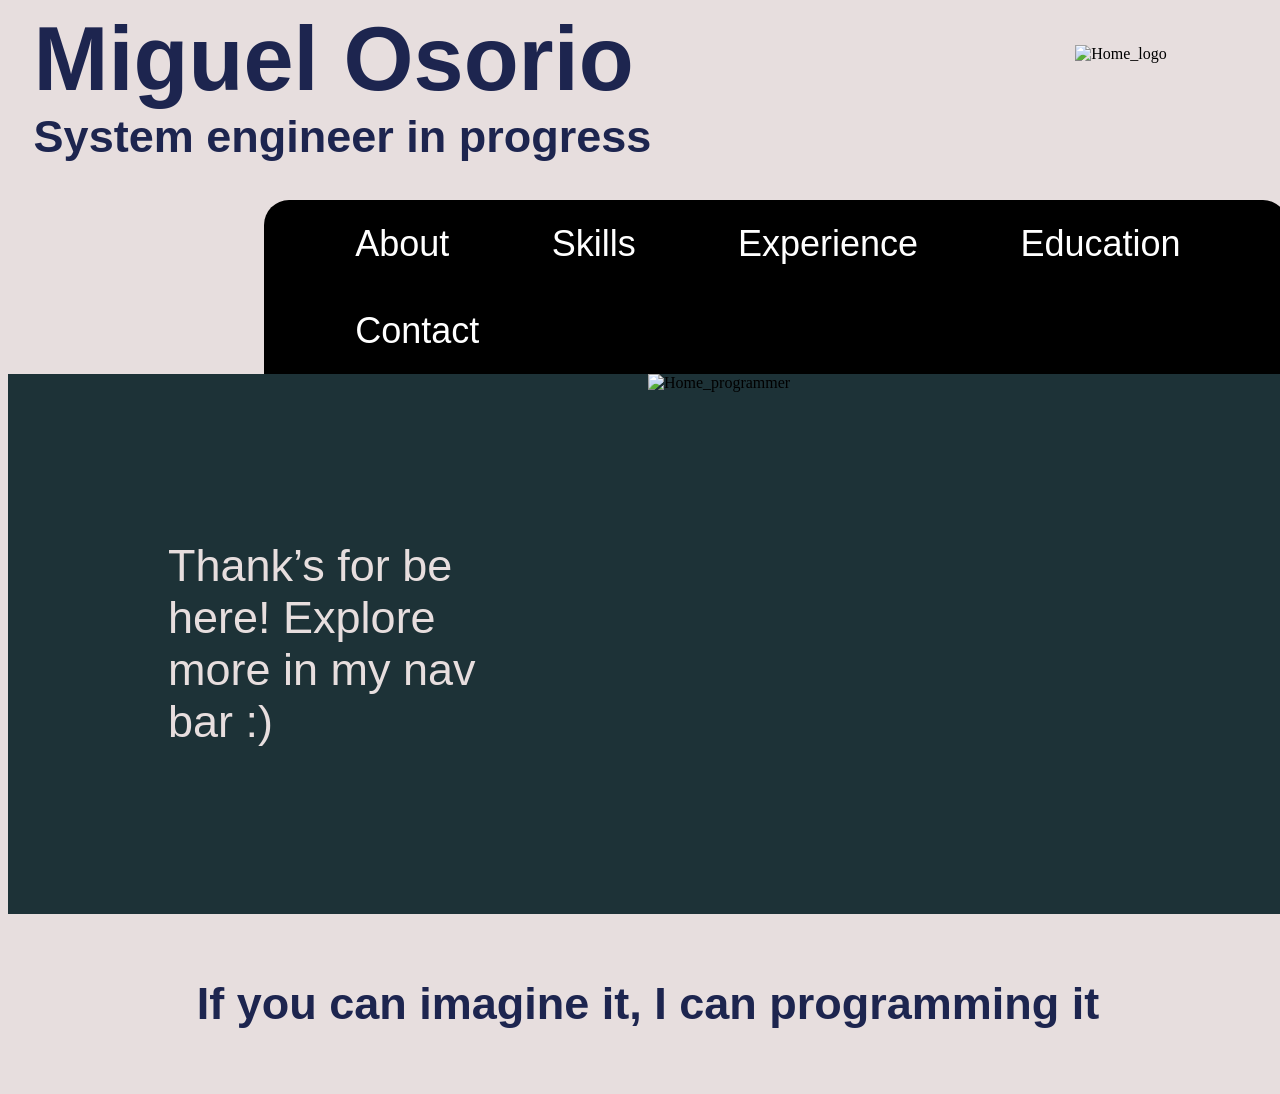
==== index.html @ 904a7171 "Initial commit." ====
<!DOCTYPE html>
<html lang="en">
<head>
    <meta charset="UTF-8">
    <meta http-equiv="X-UA-Compatible" content="IE=edge">
    <meta name="viewport" content="width=device-width, initial-scale=1.0">
    <title>Home - Miguel Osorio</title>
    <style>
        body{
            background-color: #E7DEDE;
            display: block;
            height: 100vh;
            width: 100vw;
        }
        .header{
            height: 30vh;
            background-color: #E7DEDE;
        }
        .header #name{
            font-family: 'Gill Sans', 'Gill Sans MT', Calibri, 'Trebuchet MS', sans-serif;
            color: #1D254F;
            font-size: 10vh;
            margin-top: 0vh;
            margin-bottom: 0vh;
            padding-bottom: 0vh;
            margin-left: 2vw;
        }
        .header #profesion{
            font-family: 'Gill Sans', 'Gill Sans MT', Calibri, 'Trebuchet MS', sans-serif;
            color: #1D254F;
            font-size: 5vh;
            margin-top: 0vh;
            padding-top: 0vh;
            margin-left: 2vw;
        }
        .header img{
            position: absolute;
            top: 5vh;
            bottom: 0;
            left: 84vw;
            height: 10vh;
            width: 7.5vw;
        }
        .nav-bar{
            background-color: black;
            height: 8vh;
            width: 80vw;
            margin-left: 20vw;
            margin-right: 5vw;
            margin-bottom: 20vh;
            padding-bottom: 20vh;
            border-radius: 25px;
        }
        ul {
            list-style-type: none;
        }
        li {
            float: left;		
        }
        li a {
            display: block;
            color: white;
            font-size: 4vh;
            padding: 2.5vh 4vw;
            text-decoration: none;
            font-family: 'Gill Sans', 'Gill Sans MT', Calibri, 'Trebuchet MS', sans-serif;
        }
        li a:hover {
            background-color: #1D3237;
            border-radius: 25px;
        }
        .main{
            display: flex;
            height: 60vh;
            width: 100%;
            background-color: #1D3237;  
        }
        #text{
            display: flex;
            align-items: center;
            justify-content: center;
            width: 50vw;
        }

        #text p{
            font-family: 'Gill Sans', 'Gill Sans MT', Calibri, 'Trebuchet MS', sans-serif;
            width: 25vw;
            font-size: 5vh;
            color: #E7DEDE;
        }
        #image{
            display: flex;
            align-items: center;
            justify-content: flex-start;
            width: 50vw;
        }
        #image img{
            height: 60vh;
            width: 40vw;
        }
        .footer{
            display: flex;
            align-items: center;
            justify-content: center;
            height: 20vh;
            width: 100%;
            background-color: #E7DEDE;
        }
        .footer h2{
            font-family: 'Gill Sans', 'Gill Sans MT', Calibri, 'Trebuchet MS', sans-serif;
            color: #1D254F;
            font-size: 5vh;
        }
        @media only screen and (max-width: 800px) {
            .footer h2{
                font-family: 'Gill Sans', 'Gill Sans MT', Calibri, 'Trebuchet MS', sans-serif;
                color: #1D254F;
                font-size: 5vh;
                text-align: center;
            }
            #text p{
                font-family: 'Gill Sans', 'Gill Sans MT', Calibri, 'Trebuchet MS', sans-serif;
                width: 25vw;
                font-size: 3.5vh;
                color: #E7DEDE;
            }
        }
        @media print {
        .header, .footer {
            display: none;
        }
    }
    </style>
</head>
<body>
    <div class="header">
        <h1 id="name">Miguel Osorio</h1>
        <h2 id="profesion">System engineer in progress</h2>
        <img src="assets/images/home.png" alt="Home_logo" id="home">
        <nav class="nav-bar">
            <ul>
                <li><a href="about.html">About</a></li>
                <li><a href="skills.html">Skills</a></li>
                <li><a href="experience.html">Experience</a></li>
                <li><a href="education.html">Education</a></li>
                <li><a href="contact.html">Contact</a></li>
            </ul>
        </nav>
    </div>
    <div class="main">
        <div id="text">
            <p>Thank’s for be here! Explore more in my nav bar :)</p>
        </div>
        <div id="image">
            <img src="assets/images/programmer.png" alt="Home_programmer"  id="home"> 
        </div>
    </div>
    <div class="footer">
        <h2>If you can imagine it, I can programming it</h2>
    </div>
</body>
</html>
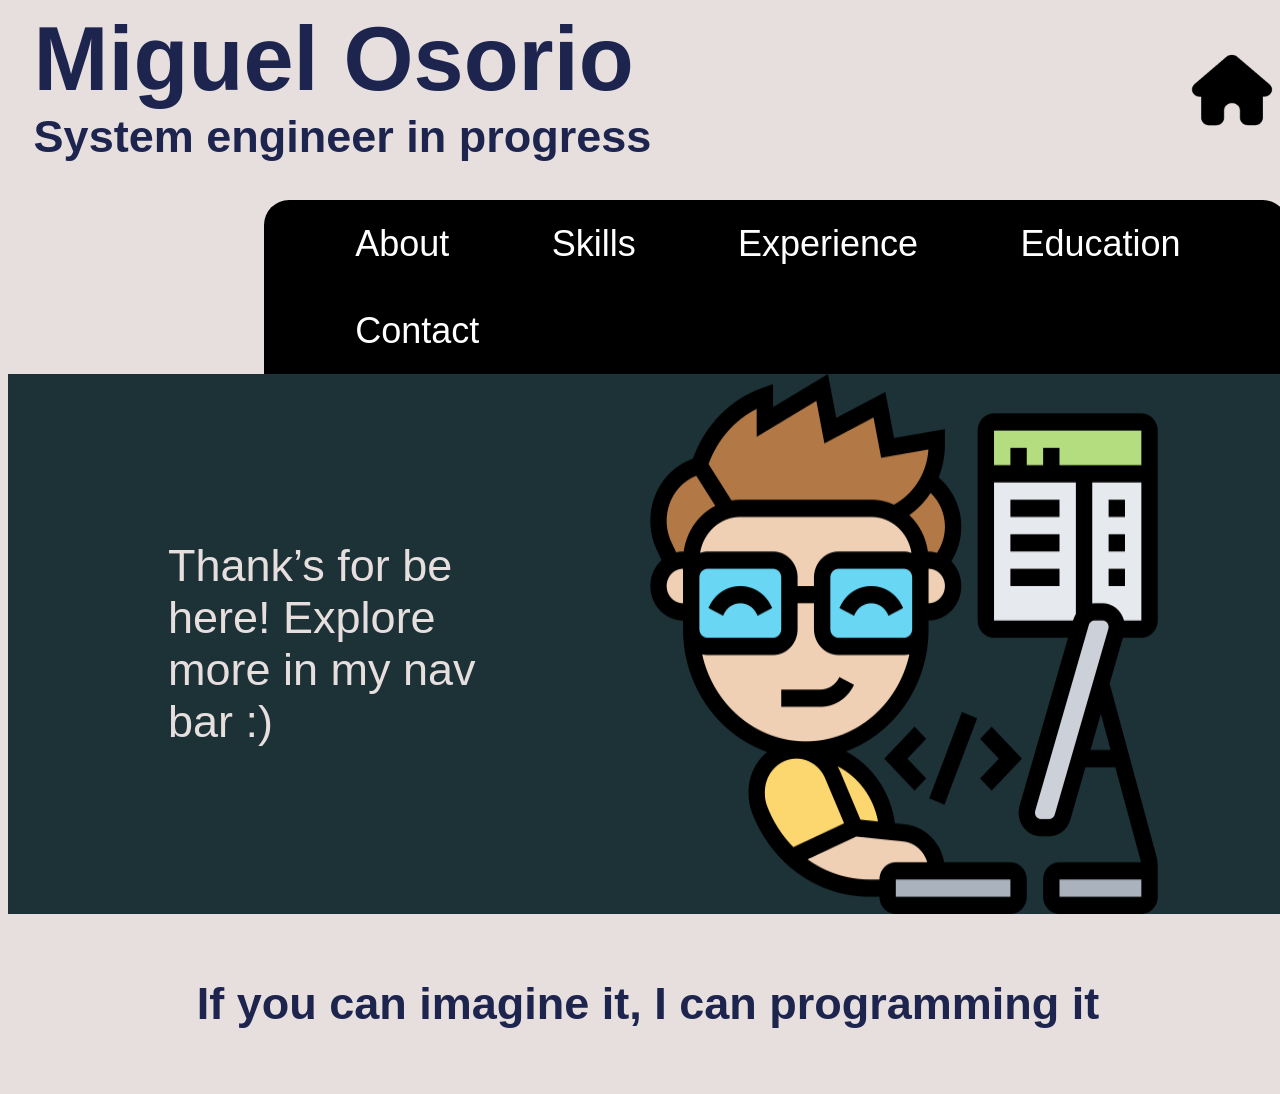
==== commit fe20bd19: "Update index.html" ====
--- a/index.html
+++ b/index.html
@@ -36,8 +36,7 @@
         .header img{
             position: absolute;
             top: 5vh;
-            bottom: 0;
-            left: 84vw;
+            right: 0vw;
             height: 10vh;
             width: 7.5vw;
         }
@@ -136,7 +135,7 @@
     <div class="header">
         <h1 id="name">Miguel Osorio</h1>
         <h2 id="profesion">System engineer in progress</h2>
-        <img src="assets/images/home.png" alt="Home_logo" id="home">
+        <img src="./assets/images/home.png" alt="Home_logo" id="home">
         <nav class="nav-bar">
             <ul>
                 <li><a href="about.html">About</a></li>
@@ -152,11 +151,11 @@
             <p>Thank’s for be here! Explore more in my nav bar :)</p>
         </div>
         <div id="image">
-            <img src="assets/images/programmer.png" alt="Home_programmer"  id="home"> 
+            <img src="./assets/images/programmer.png" alt="Home_programmer"  id="home"> 
         </div>
     </div>
     <div class="footer">
         <h2>If you can imagine it, I can programming it</h2>
     </div>
 </body>
-</html>+</html>
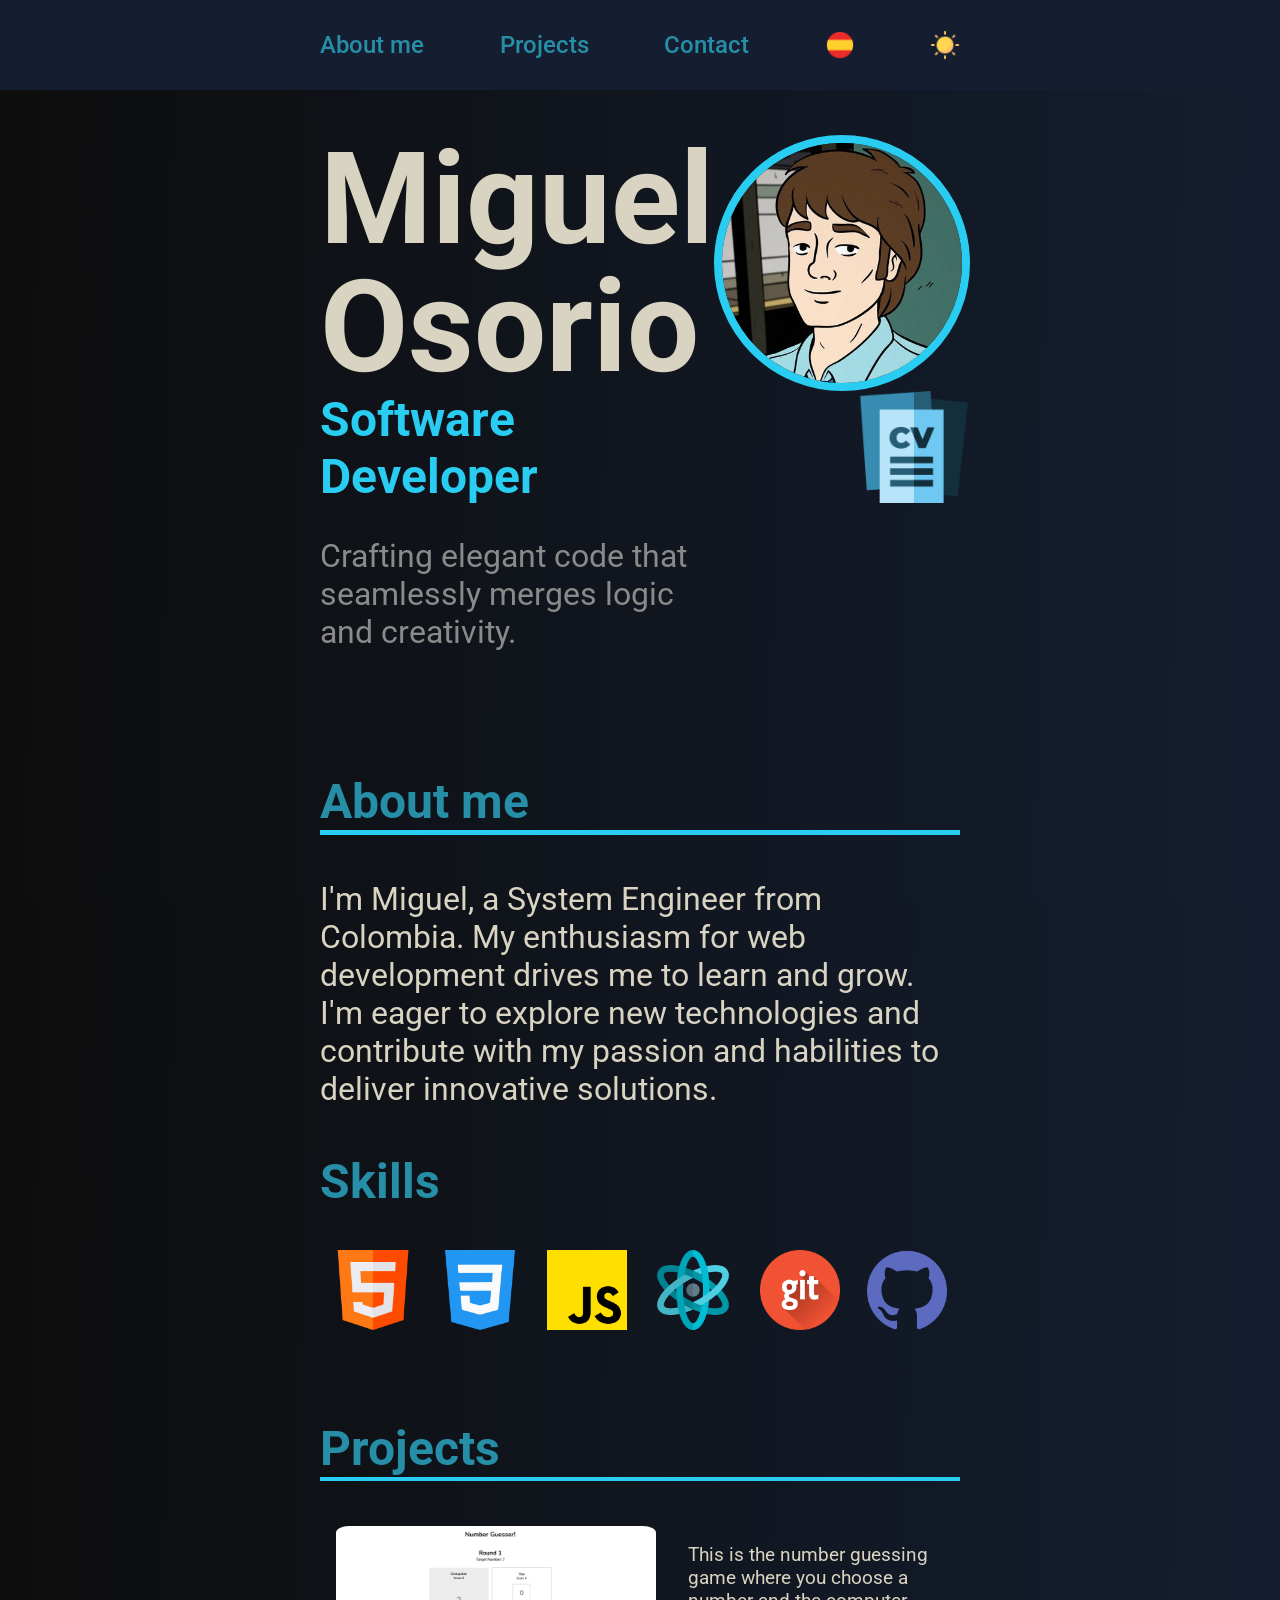
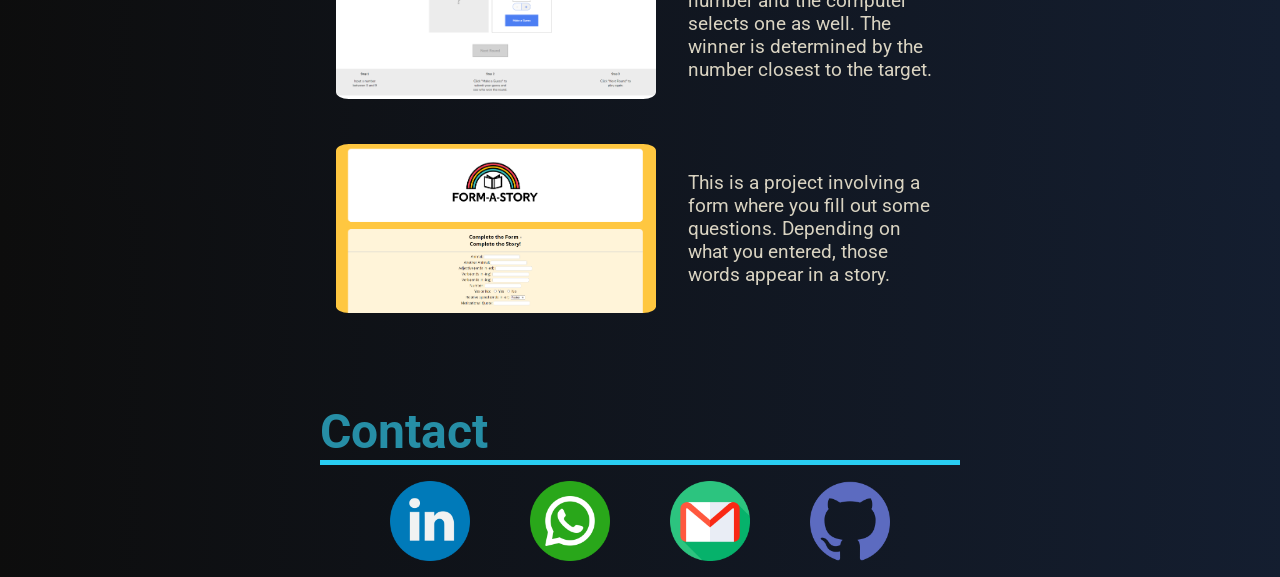
==== commit aed4a496: "This is my first commit. I hope the next commits will be amazing." ====
--- a/index.html
+++ b/index.html
@@ -1,161 +1,92 @@
-<!DOCTYPE html>
-<html lang="en">
-<head>
-    <meta charset="UTF-8">
-    <meta http-equiv="X-UA-Compatible" content="IE=edge">
-    <meta name="viewport" content="width=device-width, initial-scale=1.0">
-    <title>Home - Miguel Osorio</title>
-    <style>
-        body{
-            background-color: #E7DEDE;
-            display: block;
-            height: 100vh;
-            width: 100vw;
-        }
-        .header{
-            height: 30vh;
-            background-color: #E7DEDE;
-        }
-        .header #name{
-            font-family: 'Gill Sans', 'Gill Sans MT', Calibri, 'Trebuchet MS', sans-serif;
-            color: #1D254F;
-            font-size: 10vh;
-            margin-top: 0vh;
-            margin-bottom: 0vh;
-            padding-bottom: 0vh;
-            margin-left: 2vw;
-        }
-        .header #profesion{
-            font-family: 'Gill Sans', 'Gill Sans MT', Calibri, 'Trebuchet MS', sans-serif;
-            color: #1D254F;
-            font-size: 5vh;
-            margin-top: 0vh;
-            padding-top: 0vh;
-            margin-left: 2vw;
-        }
-        .header img{
-            position: absolute;
-            top: 5vh;
-            right: 0vw;
-            height: 10vh;
-            width: 7.5vw;
-        }
-        .nav-bar{
-            background-color: black;
-            height: 8vh;
-            width: 80vw;
-            margin-left: 20vw;
-            margin-right: 5vw;
-            margin-bottom: 20vh;
-            padding-bottom: 20vh;
-            border-radius: 25px;
-        }
-        ul {
-            list-style-type: none;
-        }
-        li {
-            float: left;		
-        }
-        li a {
-            display: block;
-            color: white;
-            font-size: 4vh;
-            padding: 2.5vh 4vw;
-            text-decoration: none;
-            font-family: 'Gill Sans', 'Gill Sans MT', Calibri, 'Trebuchet MS', sans-serif;
-        }
-        li a:hover {
-            background-color: #1D3237;
-            border-radius: 25px;
-        }
-        .main{
-            display: flex;
-            height: 60vh;
-            width: 100%;
-            background-color: #1D3237;  
-        }
-        #text{
-            display: flex;
-            align-items: center;
-            justify-content: center;
-            width: 50vw;
-        }
-
-        #text p{
-            font-family: 'Gill Sans', 'Gill Sans MT', Calibri, 'Trebuchet MS', sans-serif;
-            width: 25vw;
-            font-size: 5vh;
-            color: #E7DEDE;
-        }
-        #image{
-            display: flex;
-            align-items: center;
-            justify-content: flex-start;
-            width: 50vw;
-        }
-        #image img{
-            height: 60vh;
-            width: 40vw;
-        }
-        .footer{
-            display: flex;
-            align-items: center;
-            justify-content: center;
-            height: 20vh;
-            width: 100%;
-            background-color: #E7DEDE;
-        }
-        .footer h2{
-            font-family: 'Gill Sans', 'Gill Sans MT', Calibri, 'Trebuchet MS', sans-serif;
-            color: #1D254F;
-            font-size: 5vh;
-        }
-        @media only screen and (max-width: 800px) {
-            .footer h2{
-                font-family: 'Gill Sans', 'Gill Sans MT', Calibri, 'Trebuchet MS', sans-serif;
-                color: #1D254F;
-                font-size: 5vh;
-                text-align: center;
-            }
-            #text p{
-                font-family: 'Gill Sans', 'Gill Sans MT', Calibri, 'Trebuchet MS', sans-serif;
-                width: 25vw;
-                font-size: 3.5vh;
-                color: #E7DEDE;
-            }
-        }
-        @media print {
-        .header, .footer {
-            display: none;
-        }
-    }
-    </style>
-</head>
-<body>
-    <div class="header">
-        <h1 id="name">Miguel Osorio</h1>
-        <h2 id="profesion">System engineer in progress</h2>
-        <img src="./assets/images/home.png" alt="Home_logo" id="home">
-        <nav class="nav-bar">
-            <ul>
-                <li><a href="about.html">About</a></li>
-                <li><a href="skills.html">Skills</a></li>
-                <li><a href="experience.html">Experience</a></li>
-                <li><a href="education.html">Education</a></li>
-                <li><a href="contact.html">Contact</a></li>
-            </ul>
-        </nav>
-    </div>
-    <div class="main">
-        <div id="text">
-            <p>Thank’s for be here! Explore more in my nav bar :)</p>
-        </div>
-        <div id="image">
-            <img src="./assets/images/programmer.png" alt="Home_programmer"  id="home"> 
-        </div>
-    </div>
-    <div class="footer">
-        <h2>If you can imagine it, I can programming it</h2>
-    </div>
-</body>
-</html>
+<!DOCTYPE html>
+<html lang="en">
+<head>
+    <meta charset="UTF-8">
+    <meta name="viewport" content="width=device-width, initial-scale=1.0">
+    <link rel="preconnect" href="https://fonts.googleapis.com">
+    <link rel="preconnect" href="https://fonts.gstatic.com" crossorigin>
+    <link href="https://fonts.googleapis.com/css2?family=Roboto:ital,wght@0,100;0,300;0,400;0,500;0,700;0,900;1,100;1,300;1,400;1,500;1,700;1,900&display=swap" rel="stylesheet">
+    <link rel="stylesheet" href="styles.css">
+    <title>Portafolio Daijaz</title>
+</head>
+<body>
+    <header class="header-container">
+        <nav class="navbar-container">
+            <a href="#about-me-container" id="about" class="items">About me</a>
+            <a href="#projects-container" id="projects"class="items">Projects</a>
+            <a href="#contact-container" id="contact"class="items">Contact</a>
+            <img src="assets/images/burguer.png" alt="" id="burger">
+            <img src="assets/images/espana.png" id="spain-button" alt="" height="30rem" width="30rem">
+            <img src="assets/images/estados-unidos-de-america.png" id="usa-button" alt="" height="30rem" width="30rem" hidden>
+            <img src="assets/images/sol.png" id="sun-button" alt="" height="30rem" width="30rem">
+            <img src="assets/images/medialuna.png" id="moon-button" alt="" height="30rem" width="30rem" hidden>
+        </nav>
+    </header>
+    <aside class="aside-navbar">
+        <a href="#about-me-container" id="aboutAside" class="items">About me</a>
+        <a href="#projects-container" id="projectsAside" class="items">Projects</a>
+        <a href="#contact-container" id="contactAside" class="items">Contact</a>
+        <img id="close-aside" src="assets/images/borrar.png" alt="">    
+    </aside>
+    <main class="main-container">
+       <section class="introduction-container">
+            <article class="article-container">
+                <h1 id="name">Miguel Osorio</h1>
+                <h2 id="profesion">Software Developer</h2>
+                <p id="introduction">Crafting elegant code that seamlessly merges logic and creativity.</p>
+            </article>
+            <figure class="figure-container">
+                <img src="assets/images/Mark.jpg" alt="Mark Lilly" id="personal-photo">
+                <div class="button-container">
+                    <a href=""><img src="assets/images/curriculum-vitae.png" alt=""></a>
+                </div>
+            </figure>
+       </section>
+       <section id="about-me-container">
+            <div class="title-container">
+                <h2 class="title" id="title-about-me">About me</h2>
+                <div class="line-in-title"></div>
+            </div>
+            <p id="about-me-paragraph">I'm Miguel, a System Engineer from Colombia. My enthusiasm for web development drives me to learn and grow. I'm eager to explore new technologies and contribute with my passion and habilities to deliver innovative solutions.</p>
+            <h2 id="skills-title">Skills</h2>
+            <div class="icons-container">
+                <img src="assets/images/html.png" class="skills-icons" alt="">
+                <img src="assets/images/css-3.png" class="skills-icons" alt="">
+                <img src="assets/images/js.png" class="skills-icons" alt="">
+                <img src="assets/images/react.png" class="skills-icons" alt="">
+                <img src="assets/images/git.png" class="skills-icons" alt="">
+                <img src="assets/images/github.png" class="skills-icons" alt="">
+            </div>
+       </section>
+       <section id="projects-container">
+            <div class="title-container">
+                <h2 class="title" id="projects-title">Projects</h2>
+                <div class="line-in-title"></div>
+            </div>     
+            <section class="project-container">
+                <img class="project-images" src="assets/images/numberGuesser.png" alt="">
+                <p class="descriptions-projects" id="first-project">This is the number guessing game where you choose a number and the computer selects one as well. The winner is determined by the number closest to the target.</p>
+            </section>
+            <section class="project-container">
+                <img class="project-images" src="assets/images/formAstory.png" alt="">
+                <p class="descriptions-projects" id="second-project">This is a project involving a form where you fill out some questions. Depending on what you entered, those words appear in a story.</p>
+            </section>
+
+       </section>
+        
+       <section id="contact-container">
+            <div class="title-container">
+                <h2 class="title" id="contact-title">Contact</h2>
+                <div class="line-in-title"></div>
+            </div>
+            <figure class="contact-icons-container">
+                <img src="assets/images/linkedin.png" class="contact-icons" alt="">
+                <img src="assets/images/whatsapp.png" class="contact-icons" alt="">
+                <img src="assets/images/gmail.png" class="contact-icons" alt="">
+                <img src="assets/images/github.png" class="contact-icons" alt="">
+            </figure>   
+       </section>
+    </main>
+    <script src="script.js"></script>
+</body>
+</html>
--- a/styles.css
+++ b/styles.css
@@ -0,0 +1,468 @@
+body {
+    display: block;
+    width: 100vw;
+    height: 100vh;
+    margin: 0px;
+    padding: 0px;
+    background: -webkit-linear-gradient(-1deg, #0D0D0D, #141E30);
+}
+
+.header-container {
+    display: flex;
+    position: fixed;
+    height: 10vh;
+    width: 100vw;
+    z-index: 8;
+    justify-content: center;
+    background-color: #141E30;
+    color: #eae9e9;
+}
+
+.navbar-container {
+    display: flex;
+    justify-content: space-between;
+    align-items: center;
+    width: 50vw;
+}
+
+.items {
+    text-decoration: none;
+    font-size: 1.5em;
+    color: #268EA6;
+    font-family: "Roboto", sans-serif;
+    font-weight: 500;
+    font-style: normal;
+}
+
+.items:hover{
+    color: #29CDF2;
+}
+
+img[src="assets/images/espana.png"]:hover{
+    scale: 1.1;
+    cursor: pointer;
+}
+
+img[src="assets/images/estados-unidos-de-america.png"]:hover{
+    scale: 1.1;
+    cursor: pointer;
+}
+
+img[src="assets/images/sol.png"]:hover{
+    scale: 1.1;
+    cursor: pointer;
+}
+
+img[src="assets/images/medialuna.png"]:hover{
+    scale: 1.1;
+    cursor: pointer;
+}
+
+#burger {
+    display: none;
+    width: 2em;
+    cursor: pointer;
+}
+
+.aside-navbar {
+    display: none;
+    flex-direction: column;
+    justify-content: space-around;
+    align-items: center;
+    width: 100vw;
+    height: 20vh;
+    background-color: #141E30;
+}
+
+#close-aside{
+    width: 2em;
+}
+
+#close-aside:hover{
+    scale: 1.2; 
+}
+
+.main-container {
+    display: flex;
+    align-items: center;
+    flex-direction: column;
+    width: 100vw;
+    height: 80vh; 
+}
+
+.introduction-container {
+    display: grid;
+    grid-template-columns: repeat(2, 1fr);
+    grid-auto-rows: auto;
+    width: 50vw;
+    margin-top: 15vh;
+}
+
+.article-container {
+    display: flex;
+    flex-direction: column;
+}
+
+#name {
+    display: flex;
+    align-items: center;
+    font-family: "Roboto", sans-serif;
+    color: #D9D3C1;
+    font-size: 8em;
+    line-height: 1em;
+    margin: 0px;
+}
+
+#profesion {
+    font-family: "Roboto", sans-serif;
+    color: #29CDF2;
+    font-size: 3em;
+    margin: 0;
+}
+
+#introduction {
+    font-family: "Roboto", sans-serif;
+    color: #8a8a8a;
+    font-size: 2em;
+}
+
+.figure-container {
+    display: flex;
+    flex-direction: column;
+    align-items: end;
+    justify-content: space-between;
+    margin: 0px;
+}
+
+#personal-photo {
+    border-radius: 60%;
+    border: solid 0.5rem #29CDF2;
+    max-width: 15rem;
+}
+
+.button-container {
+    display: flex;
+    justify-content: end;
+    width: 100%;
+    height: 100%;
+}
+
+img[src="assets/images/curriculum-vitae.png"]{
+    width: 7rem;
+}
+
+img[src="assets/images/curriculum-vitae.png"]:hover{
+    scale: 1.2;
+}
+
+#about-me-container {
+    padding-top: 10vh;
+    width: 50vw;
+}
+
+.title {
+    font-family: "Roboto", sans-serif;
+    color: #268EA6;
+    font-size: 3em;
+    margin: 0;
+}
+
+.line-in-title {
+    background-color: #29CDF2;
+    width: 100%;
+    height: 0.3rem;
+}
+
+#about-me-paragraph {
+    font-family: "Roboto", sans-serif;
+    color: #D9D3C1;
+    font-size: 2em;
+    margin-top: 5vh;
+}
+
+#skills-title {
+    font-family: "Roboto", sans-serif;
+    color: #268EA6;
+    font-size: 3em;
+    width: 20rem;
+    margin-top: 5vh;
+}
+
+.icons-container {
+    display: flex;
+    justify-content: space-around;
+    align-items: center;
+    margin-top: 10;
+}
+
+.skills-icons {
+    height: 5rem;
+    width: 5rem;
+}
+
+#projects-container {
+    width: 50vw;
+    padding-top: 10vh;
+}
+
+.project-container {
+    display: flex;
+    justify-content: space-around;
+    align-items: center;
+    height: auto;
+    padding-top: 5vh;
+}
+
+.project-images { 
+    max-width: 50%;
+    max-height: 100%;
+    border-radius: 4%;
+}
+
+.descriptions-projects{
+    font-family: "Roboto", sans-serif;
+    color: #D9D3C1;
+    font-size: 1.2em;
+    width: 20vw;
+    margin: 0;
+}
+
+#contact-container {
+    margin-top: 10vh;
+    width: 50vw;
+}
+
+.contact-icons-container {
+    display: flex;
+    justify-content: space-around;
+    align-items: center;
+    margin-top: 10;
+}
+
+.contact-icons {
+    height: 5rem;
+    width: 5rem;
+}
+
+.contact-icons:hover {
+    scale: 1.1;
+    cursor: pointer;
+}
+
+@media screen and ( max-width: 1024px ) {
+
+    .navbar-container {
+        width: 80vw;
+    }
+
+    .article-container {
+        display: flex;
+        flex-direction: column;
+        justify-content: center;
+        align-items: center;
+        text-align: center;
+    }
+
+    .introduction-container{
+        display: flex;
+        flex-direction: column;
+        align-items: center;
+        justify-content: space-around;
+    }
+
+    #about-me-container{
+        display: flex;
+        flex-direction: column;
+        justify-content: center;
+        align-items: center;
+        text-align: center;
+    }
+
+    .icons-container {
+        display: grid;
+        grid-template-columns: 1fr 1fr 1fr;
+        gap: 10px;
+    }
+
+    #projects-container {
+        display: flex;
+        flex-direction: column;
+    } 
+
+    .project-images { 
+        max-width: 25vw;
+        max-height: 20vh;
+        border-radius: 4%;
+    }
+    
+    .descriptions-projects{
+        font-family: "Roboto", sans-serif;
+        color: #D9D3C1;
+        font-size: 1em;
+        width: 20vw;
+        margin: 0;
+    }
+
+    #name {
+        font-size: 4em;
+    }
+}
+
+@media screen and ( max-width: 430px ) {
+
+    .navbar-container {
+        display: flex;
+        justify-content: space-around;
+        align-items: center;
+        width: 100%;
+        height: 100%;
+    }
+
+    #about {
+        display: none;
+    }
+
+    #projects {
+        display: none;
+    }
+
+    #contact {
+        display: none;
+    }
+
+    #burger {
+        display: initial;
+        cursor: pointer;
+    }
+
+    .aside-navbar {
+        display: none;
+        position: fixed;
+        flex-direction: column;
+        justify-content: space-around;
+        align-items: center;
+        width: 100vw;
+        height: 20vh;
+        background-color: #141E30;
+    }
+    
+    .introduction-container{
+        display: flex;
+        flex-direction: column;
+        align-items: center;
+        width: 80%;
+        padding-top: 5vh;
+    }
+    
+    .article-container {
+        display: flex;
+        flex-direction: column;
+        justify-content: center;
+        align-items: center;
+        text-align: center;
+    }
+
+    #introduction {
+        font-size: 1.5em;
+    }
+
+    #personal-photo {
+        width: 30vw;
+        border: 5px solid #29CDF2;
+    }
+
+    .button-container {
+        display: flex;
+        justify-content: center;
+    }
+
+    img[src="assets/images/curriculum-vitae.png"]{
+        width: 15vw
+    }
+    
+    img[src="assets/images/curriculum-vitae.png"]:hover {
+        scale: 2;
+    }
+
+    #about-me-container {
+        display: flex;
+        flex-direction: column;
+        align-items: center;
+        text-align: center;
+        width: 100%;
+        margin-top: 20vh;
+    }
+
+    #about-me-paragraph {
+        font-size: 1.5em;
+        margin-top: 2rem;
+        width: 80%;
+    }
+
+    .icons-container {
+        display: grid;
+        grid-template-columns: 1fr 1fr 1fr;
+        gap: 10px;
+    }
+
+    #projects-container {
+        display: flex;
+        flex-direction: column;
+        align-items: center;
+        text-align: center;
+        width: 80%;
+        padding-bottom: 30vh;
+
+    }
+
+    .project-container {
+        display: flex;
+        flex-direction: column;
+        width: 100%;
+        justify-content: space-around;
+        align-items: center;
+
+    }
+
+    .project-images { 
+        max-width: 50%;
+        max-height: 100%;
+        border-radius: 4%;
+    }
+
+    .descriptions-projects {
+        font-size: 0.9em;
+        width: 70vw;
+    }
+
+    #contact-container{
+        display: flex;
+        flex-direction: column;
+        align-items: center;
+        width: 80%;
+    }
+
+    .contact-icons-container > img {
+      width: 3em;
+      height: 3em;
+    }
+
+    .contact-icons-container {
+      width: 100%;
+    }
+
+}
+
+
+
+
+
+
+
+
+
+
+
+
+
+
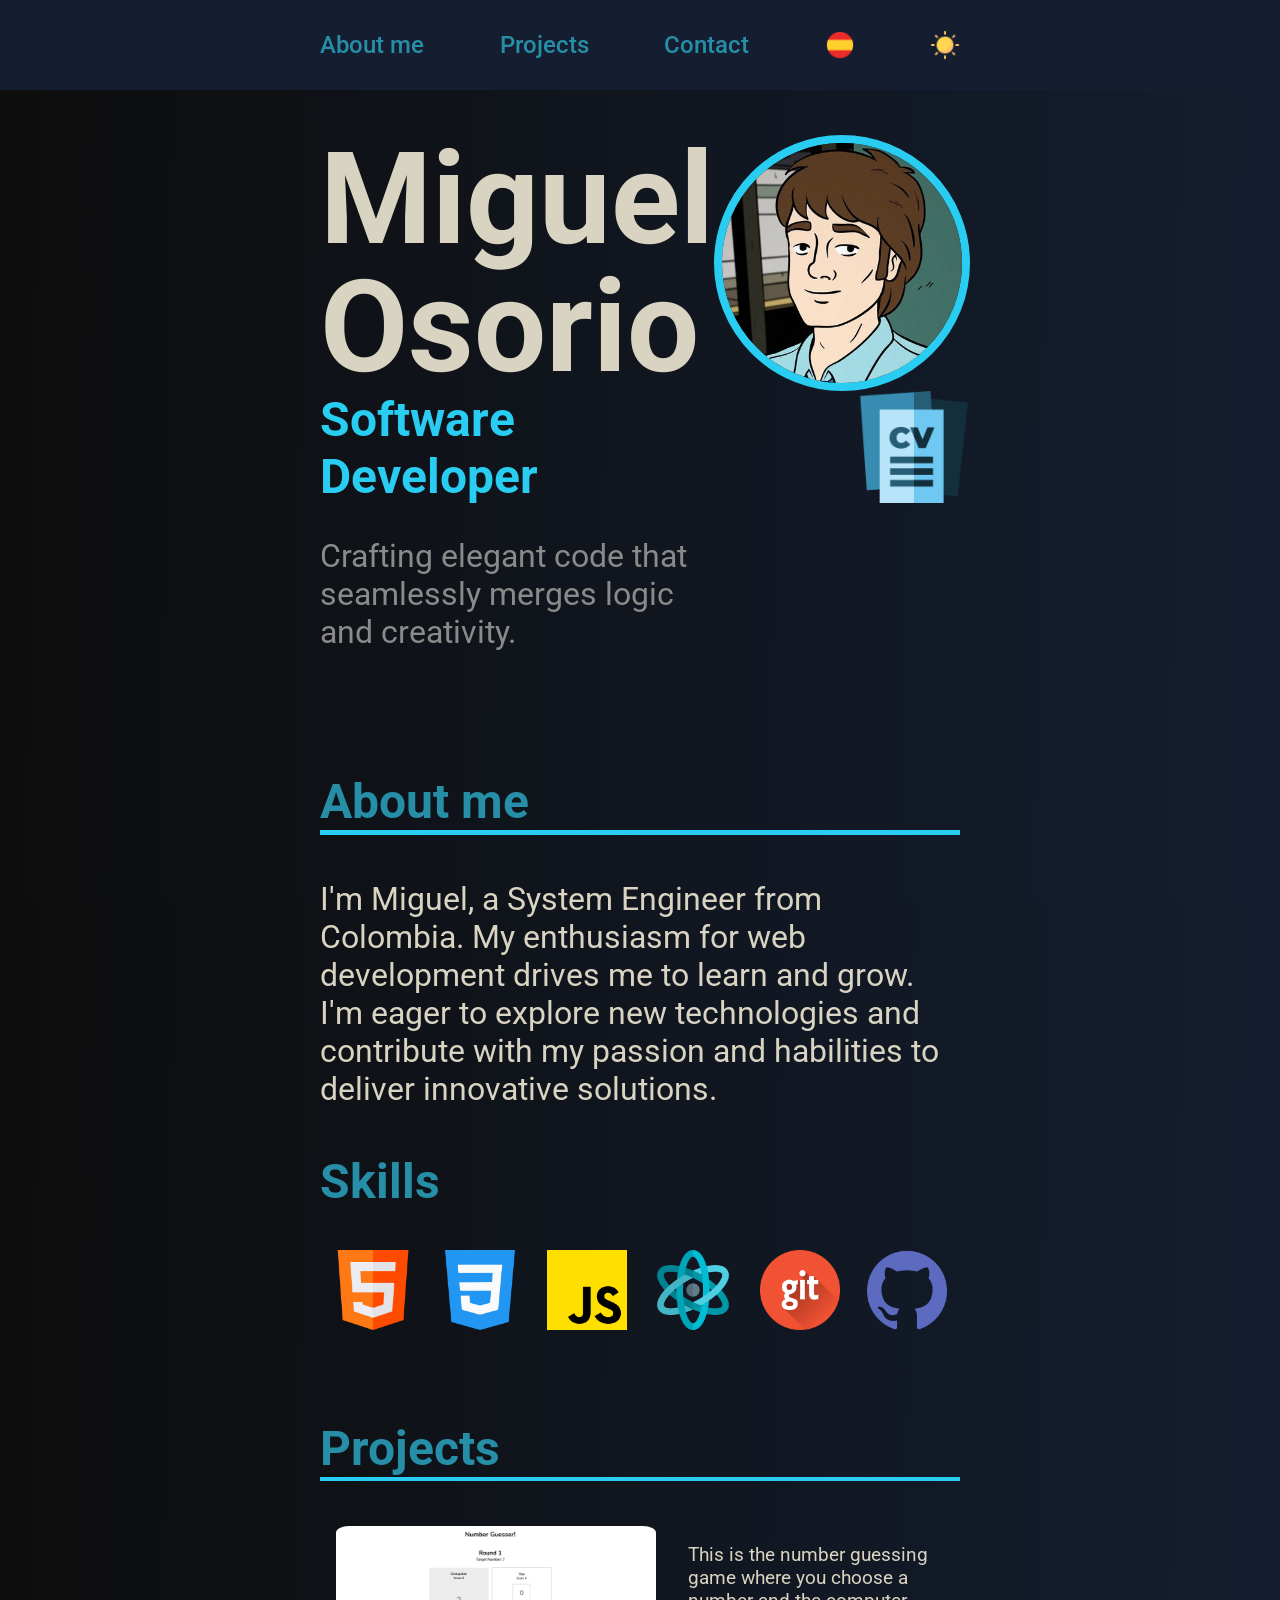
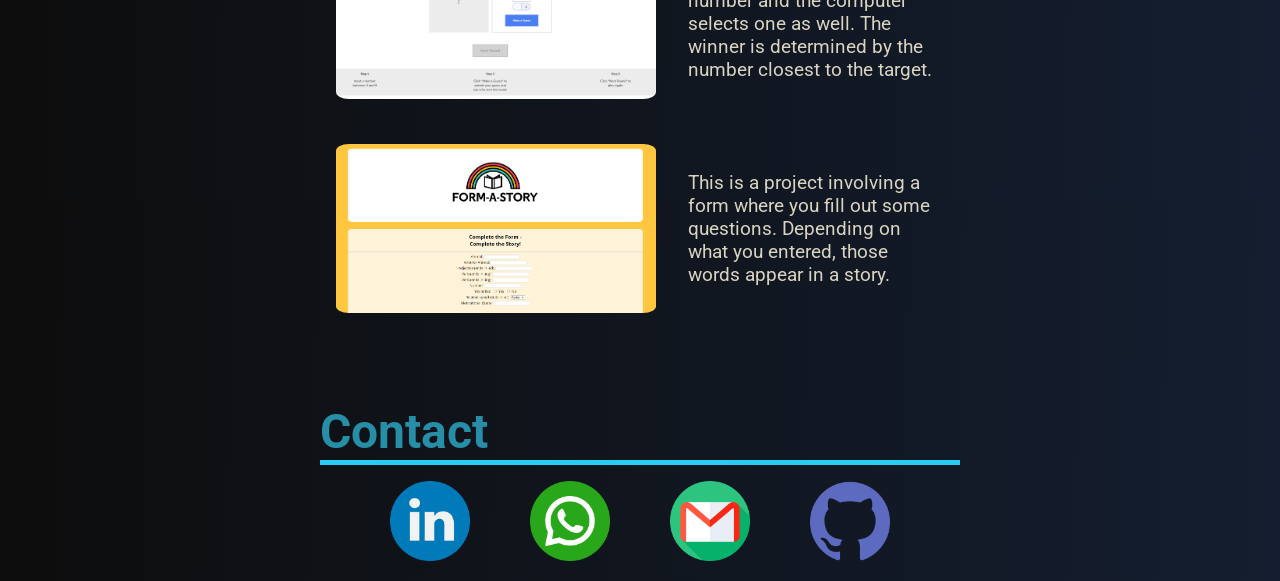
==== commit de29fe36: "There are some modifications related with contact icons, paragraph of  projects and about descriptio" ====
--- a/index.html
+++ b/index.html
@@ -71,7 +71,6 @@
                 <img class="project-images" src="assets/images/formAstory.png" alt="">
                 <p class="descriptions-projects" id="second-project">This is a project involving a form where you fill out some questions. Depending on what you entered, those words appear in a story.</p>
             </section>
-
        </section>
         
        <section id="contact-container">
@@ -80,10 +79,10 @@
                 <div class="line-in-title"></div>
             </div>
             <figure class="contact-icons-container">
-                <img src="assets/images/linkedin.png" class="contact-icons" alt="">
-                <img src="assets/images/whatsapp.png" class="contact-icons" alt="">
-                <img src="assets/images/gmail.png" class="contact-icons" alt="">
-                <img src="assets/images/github.png" class="contact-icons" alt="">
+                <a href="https://www.linkedin.com/in/miguel-%C3%A1ngel-osorio-londo%C3%B1o-940218206/" target="_blank"><img src="assets/images/linkedin.png" class="contact-icons" alt=""></a>
+                <a href="https://wa.me/573059116668" target="_blank"><img src="assets/images/whatsapp.png" class="contact-icons" alt=""></a>
+                <a href="mailto:miguelosorio1904@gmail.com"><img src="assets/images/gmail.png" class="contact-icons" alt=""></a>
+                <a href="https://github.com/Daijaz?tab=overview&from=2024-03-01&to=2024-03-15"><img src="assets/images/github.png" class="contact-icons" alt=""></a>
             </figure>   
        </section>
     </main>
--- a/styles.css
+++ b/styles.css
@@ -394,9 +394,9 @@
     }
 
     #about-me-paragraph {
-        font-size: 1.5em;
+        font-size: 1em;
         margin-top: 2rem;
-        width: 80%;
+        width: 60%;
     }
 
     .icons-container {
@@ -405,6 +405,11 @@
         gap: 10px;
     }
 
+    .icons-container > img {
+        width: 3rem;
+        height: 3rem;
+    }
+
     #projects-container {
         display: flex;
         flex-direction: column;
@@ -433,6 +438,7 @@
     .descriptions-projects {
         font-size: 0.9em;
         width: 70vw;
+        margin-top: 2em;
     }
 
     #contact-container{
@@ -442,7 +448,7 @@
         width: 80%;
     }
 
-    .contact-icons-container > img {
+    .contact-icons-container > a > img  {
       width: 3em;
       height: 3em;
     }
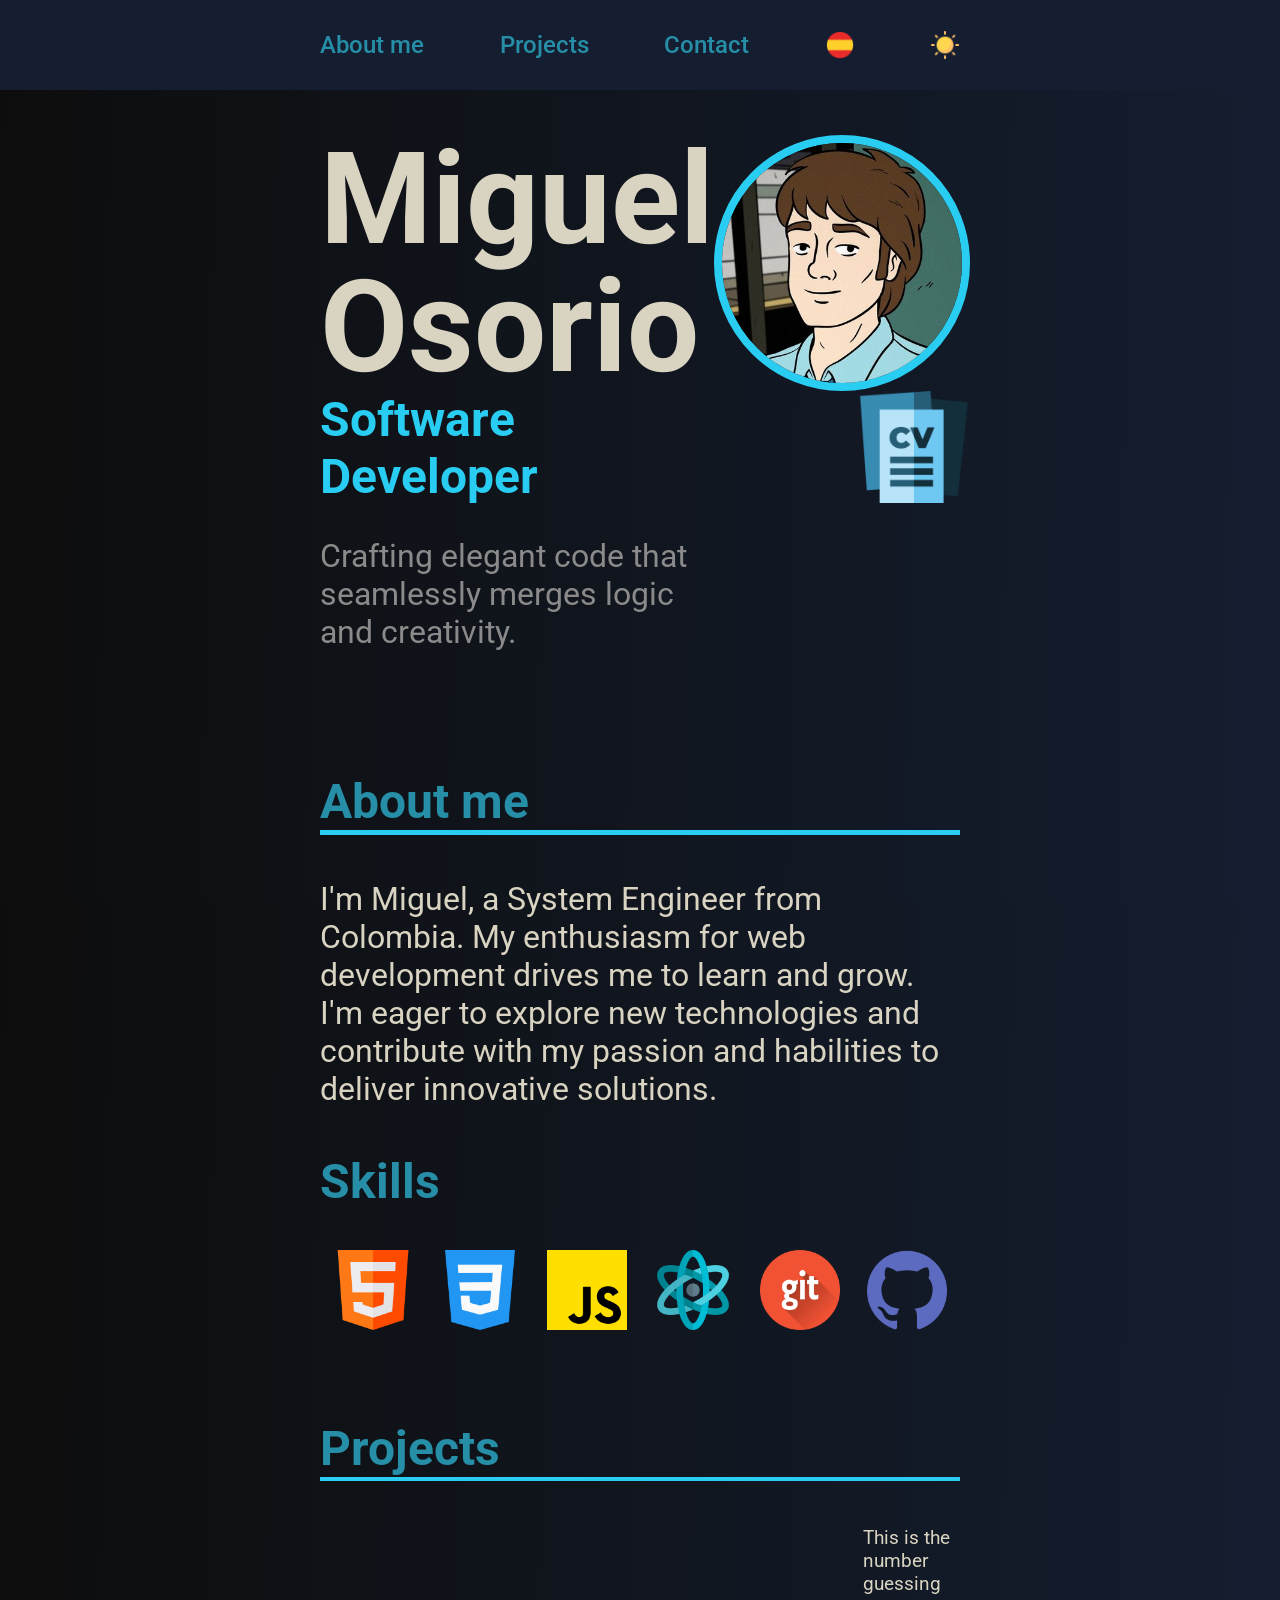
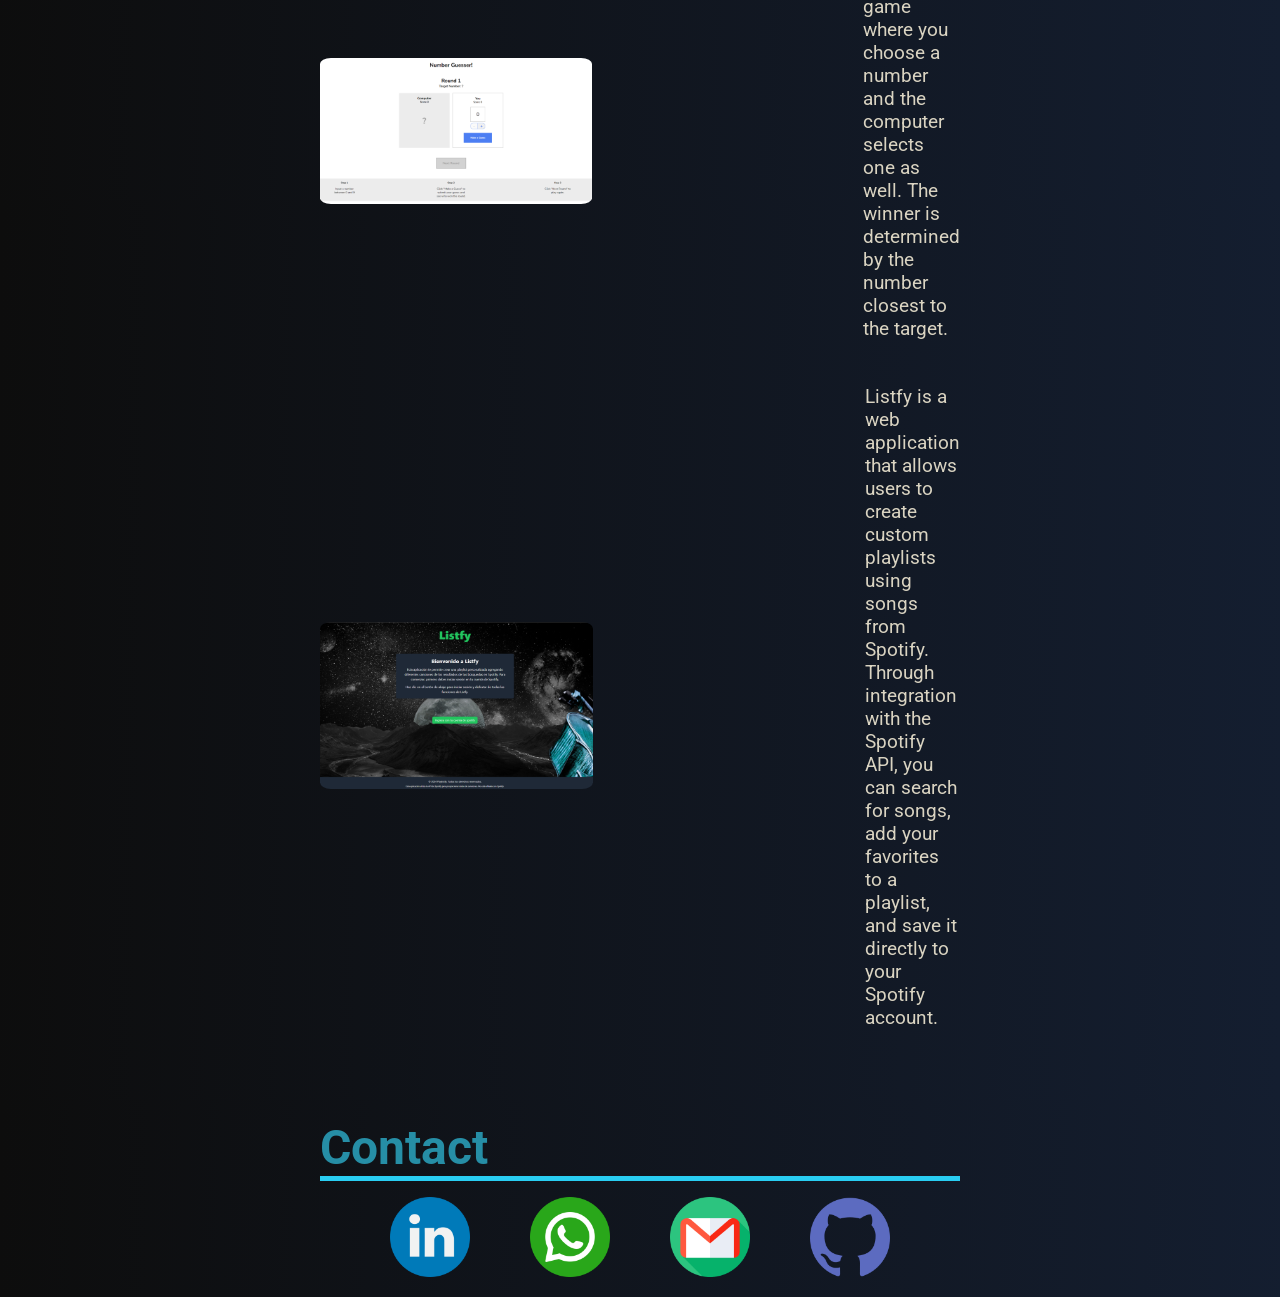
==== commit b45a843e: "Some changes with the projects and the README.md, also a CV has been added" ====
--- a/index.html
+++ b/index.html
@@ -3,11 +3,38 @@
 <head>
     <meta charset="UTF-8">
     <meta name="viewport" content="width=device-width, initial-scale=1.0">
+    <title>Portafolio Daijaz</title>
+    
+    <!-- Meta Descriptions for SEO -->
+    <meta name="description" content="Miguel Osorio - Software Developer with a passion for crafting elegant code. Explore my projects, including web development with JavaScript, React, HTML, and CSS.">
+    <meta name="keywords" content="Miguel Osorio, Software Developer, Web Developer, JavaScript, React, HTML, CSS, GitHub Portfolio, Spotify API, Number Guesser Game, Listfy">
+    <meta name="author" content="Miguel Osorio">
+
+    <!-- Open Graph Meta Tags (for Social Media sharing) -->
+    <meta property="og:title" content="Portafolio Daijaz - Miguel Osorio">
+    <meta property="og:description" content="Explore the projects of Miguel Osorio, a Software Developer passionate about web development. View my latest work, including the Number Guesser game and Listfy playlist app.">
+    <meta property="og:image" content="assets/images/Mark.jpg">
+    <meta property="og:url" content="https://yourpersonalwebsite.com">
+    <meta property="og:type" content="website">
+
+    <!-- Twitter Meta Tags -->
+    <meta name="twitter:card" content="summary_large_image">
+    <meta name="twitter:title" content="Portafolio Daijaz - Miguel Osorio">
+    <meta name="twitter:description" content="Check out Miguel Osorio's portfolio, featuring projects like the Number Guesser game and Listfy Spotify app.">
+    <meta name="twitter:image" content="assets/images/Mark.jpg">
+
+    <!-- Favicon -->
+    <link rel="icon" href="assets/images/favicon.ico" type="image/x-icon">
+
+    <!-- Preconnect to Google Fonts -->
     <link rel="preconnect" href="https://fonts.googleapis.com">
     <link rel="preconnect" href="https://fonts.gstatic.com" crossorigin>
+
+    <!-- Google Fonts -->
     <link href="https://fonts.googleapis.com/css2?family=Roboto:ital,wght@0,100;0,300;0,400;0,500;0,700;0,900;1,100;1,300;1,400;1,500;1,700;1,900&display=swap" rel="stylesheet">
+
+    <!-- Stylesheet -->
     <link rel="stylesheet" href="styles.css">
-    <title>Portafolio Daijaz</title>
 </head>
 <body>
     <header class="header-container">
@@ -38,7 +65,9 @@
             <figure class="figure-container">
                 <img src="assets/images/Mark.jpg" alt="Mark Lilly" id="personal-photo">
                 <div class="button-container">
-                    <a href=""><img src="assets/images/curriculum-vitae.png" alt=""></a>
+                    <a href="assets/docs/CV-MiguelOsorio.pdf" download="CV-MiguelOsorio.pdf">
+                        <img src="assets/images/curriculum-vitae.png" alt="Download CV-MiguelOsorio">
+                    </a>
                 </div>
             </figure>
        </section>
@@ -64,12 +93,12 @@
                 <div class="line-in-title"></div>
             </div>     
             <section class="project-container">
-                <img class="project-images" src="assets/images/numberGuesser.png" alt="">
+                <a href="https://nowguesser.netlify.app/"><img class="project-images" src="assets/images/numberGuesser.png" alt=""></a>
                 <p class="descriptions-projects" id="first-project">This is the number guessing game where you choose a number and the computer selects one as well. The winner is determined by the number closest to the target.</p>
             </section>
             <section class="project-container">
-                <img class="project-images" src="assets/images/formAstory.png" alt="">
-                <p class="descriptions-projects" id="second-project">This is a project involving a form where you fill out some questions. Depending on what you entered, those words appear in a story.</p>
+                <a href="https://listfynow.netlify.app/"><img class="project-images" src="assets/images/listfy.png" alt=""></a>
+                <p class="descriptions-projects" id="second-project">Listfy is a web application that allows users to create custom playlists using songs from Spotify. Through integration with the Spotify API, you can search for songs, add your favorites to a playlist, and save it directly to your Spotify account.</p>
             </section>
        </section>
         
@@ -81,8 +110,8 @@
             <figure class="contact-icons-container">
                 <a href="https://www.linkedin.com/in/miguel-%C3%A1ngel-osorio-londo%C3%B1o-940218206/" target="_blank"><img src="assets/images/linkedin.png" class="contact-icons" alt=""></a>
                 <a href="https://wa.me/573059116668" target="_blank"><img src="assets/images/whatsapp.png" class="contact-icons" alt=""></a>
-                <a href="mailto:miguelosorio1904@gmail.com"><img src="assets/images/gmail.png" class="contact-icons" alt=""></a>
-                <a href="https://github.com/Daijaz?tab=overview&from=2024-03-01&to=2024-03-15"><img src="assets/images/github.png" class="contact-icons" alt=""></a>
+                <a href="mailto:miguelosorio1904@gmail.com" target="_blank"><img src="assets/images/gmail.png" class="contact-icons" alt=""></a>
+                <a href="https://github.com/Daijaz?tab=overview&from=2024-03-01&to=2024-03-15" target="_blank"><img src="assets/images/github.png" class="contact-icons" alt=""></a>
             </figure>   
        </section>
     </main>
--- a/styles.css
+++ b/styles.css
@@ -219,6 +219,10 @@
     border-radius: 4%;
 }
 
+.project-images:hover { 
+    scale: 1.1;
+}    
+
 .descriptions-projects{
     font-family: "Roboto", sans-serif;
     color: #D9D3C1;
@@ -308,7 +312,7 @@
     }
 }
 
-@media screen and ( max-width: 430px ) {
+@media screen and ( max-width: 700px ) {
 
     .navbar-container {
         display: flex;
